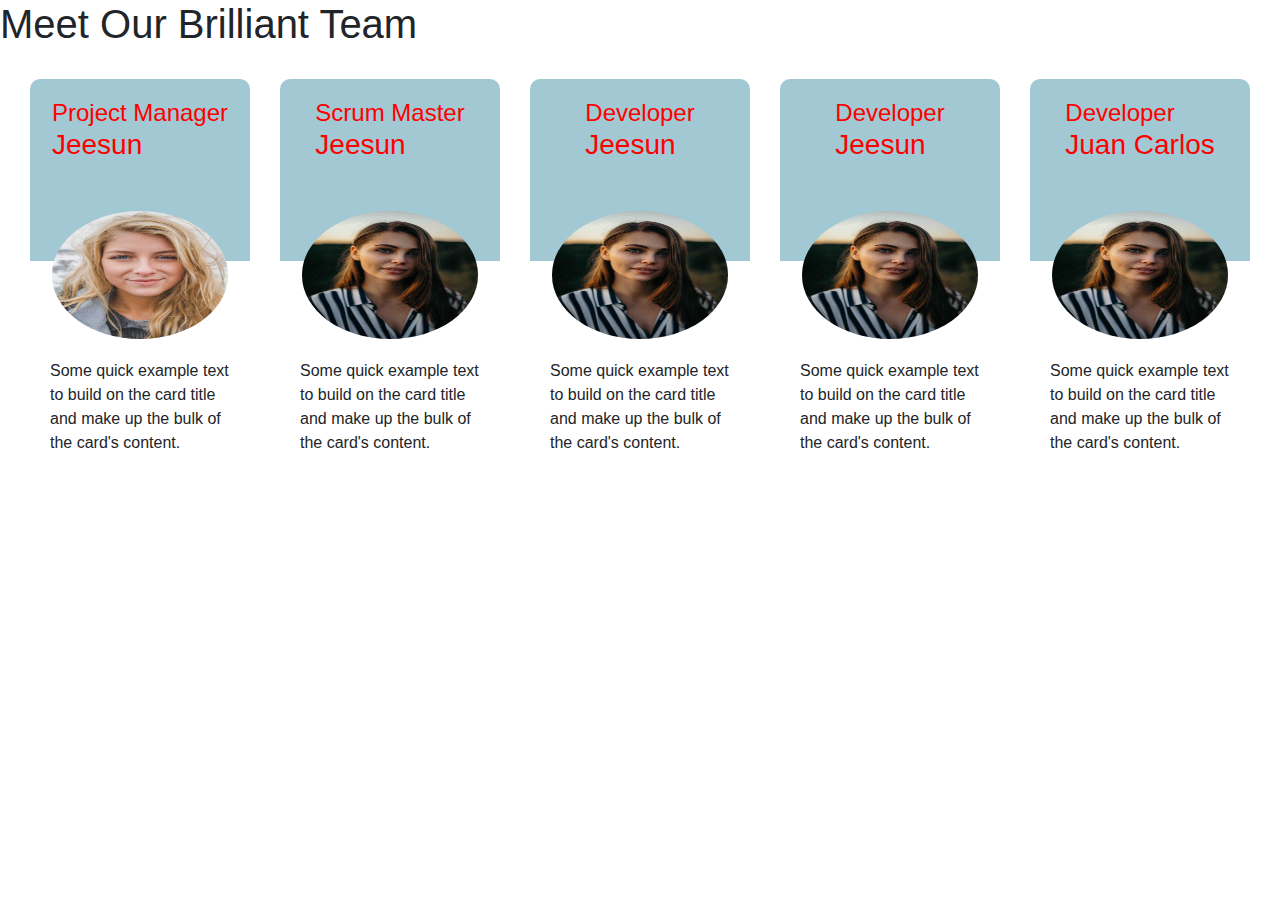
==== about.html @ bc0b5fde "style css" ====
<!DOCTYPE html>
<html lang="en">

<head>
    <meta charset="UTF-8">
    <meta name="viewport" content="width=device-width, initial-scale=1.0">
    <link rel="stylesheet" crossorigin="anonymous" href="https://use.fontawesome.com/releases/v5.6.3/css/all.css"
        integrity="sha384-UHRtZLI+pbxtHCWp1t77Bi1L4ZtiqrqD80Kn4Z8NTSRyMA2Fd33n5dQ8lWUE00s/" />
    <link rel="stylesheet" crossorigin="anonymous"
        href="https://stackpath.bootstrapcdn.com/bootstrap/4.4.1/css/bootstrap.min.css"
        integrity="sha384-Vkoo8x4CGsO3+Hhxv8T/Q5PaXtkKtu6ug5TOeNV6gBiFeWPGFN9MuhOf23Q9Ifjh" />
    <link rel="stylesheet" href="style.css">
    <title>About us</title>
</head>

<body>
    <h1>Meet Our Brilliant Team</h1>
    <p></p>
    <div class="container about-container">
        <div class="card about-card">
            <div class="background-about-card base-color">
                <div class="text-title">
                    <h4 class="about-card-title">Project Manager</h4>
                    <h3 class="about-card-title">Jeesun</h3>
                </div>

                <img class="card-img-top profile-img" src="img/findapartner-3.jpg" alt="Card image cap">

                <div class="card-body">

                    <p class="card-text">Some quick example text to build on the card title and make up the bulk of the
                        card's content.</p>
                    <div class="icons-about">
                        <a href="#"> <i class="fab fa-instagram"></i></a>
                        <a href="#"><i class="fab fa-facebook"></i></a>
                        <a href="#"><i class="fab fa-twitter "></i></a>
                    </div>
                </div>
            </div>
        </div>


        <div class="card about-card">

            <div class="background-about-card base-color">
                <div class="text-title">
                    <h4 class="about-card-title">Scrum Master</h4>
                    <h3 class="about-card-title">Jeesun</h3>
                </div>

                <img class="card-img-top profile-img" src="img/findapartner-1.jpg" alt="Card image cap">

                <div class="card-body">

                    <p class="card-text">Some quick example text to build on the card title and make up the bulk of the
                        card's content.</p>
                    <div class="icons-about">
                        <a href="#"> <i class="fab fa-instagram"></i></a>
                        <a href="#"><i class="fab fa-facebook"></i></a>
                        <a href="#"><i class="fab fa-twitter "></i></a>
                    </div>
                </div>
            </div>
        </div>


        <div class="card about-card">
            <div class="background-about-card base-color">
                <div class="text-title">
                    <h4 class="about-card-title">Developer</h4>
                    <h3 class="about-card-title">Jeesun</h3>
                </div>

                <img class="card-img-top profile-img" src="img/findapartner-1.jpg" alt="Card image cap">

                <div class="card-body">

                    <p class="card-text">Some quick example text to build on the card title and make up the bulk of the
                        card's content.</p>
                    <div class="icons-about">
                        <a href="#"> <i class="fab fa-instagram"></i></a>
                        <a href="#"><i class="fab fa-facebook"></i></a>
                        <a href="#"><i class="fab fa-twitter "></i></a>
                    </div>
                </div>
            </div>
        </div>

        <div class="card about-card">
            <div class="background-about-card base-color">
                <div class="text-title">
                    <h4 class="about-card-title">Developer</h4>
                    <h3 class="about-card-title">Jeesun</h3>
                </div>

                <img class="card-img-top profile-img" src="img/findapartner-1.jpg" alt="Card image cap">

                <div class="card-body">

                    <p class="card-text">Some quick example text to build on the card title and make up the bulk of the
                        card's content.</p>
                    <div class="icons-about">
                        <a href="#"> <i class="fab fa-instagram"></i></a>
                        <a href="#"><i class="fab fa-facebook"></i></a>
                        <a href="#"><i class="fab fa-twitter "></i></a>
                    </div>
                </div>
            </div>

        </div>
        <div class="card about-card">
            <div class="background-about-card base-color">
                <div class="text-title">
                    <h4 class="about-card-title">Developer</h4>
                    <h3 class="about-card-title">Juan Carlos</h3>
                </div>

                <img class="card-img-top profile-img" src="img/findapartner-1.jpg" alt="Card image cap">

                <div class="card-body">

                    <p class="card-text">Some quick example text to build on the card title and make up the bulk of the
                        card's content.</p>
                    <div class="icons-about">
                        <a href="#"> <i class="fab fa-instagram"></i></a>
                        <a href="#"><i class="fab fa-facebook"></i></a>
                        <a href="#"><i class="fab fa-twitter "></i></a>
                    </div>
                </div>
            </div>
        </div>

    </div>
</body>

</html>
---- style.css ----
/* 
find a partner slide */

@media (max-width: 768px) {
  .carousel-inner .carousel-item > div {
    display: none;
  }
  .carousel-inner .carousel-item > div:first-child {
    display: block;
  }
}

.carousel-inner .carousel-item.active,
.carousel-inner .carousel-item-next,
.carousel-inner .carousel-item-prev {
  display: flex;
}

/* display 3 */
@media (min-width: 768px) {
  .carousel-inner .carousel-item-right.active,
  .carousel-inner .carousel-item-next {
    transform: translateX(33.333%);
  }

  .carousel-inner .carousel-item-left.active,
  .carousel-inner .carousel-item-prev {
    transform: translateX(-33.333%);
  }
}

.carousel-inner .carousel-item-right,
.carousel-inner .carousel-item-left {
  transform: translateX(0);
}

.findapartner-align {
  display: flex;
  align-items: center;
  margin: auto;
  width: 100%;
}

.title-main-findapartner{
  font-weight: 400;
  font-size: 50px;
  text-align: center;
  margin-top: 2rem;
  margin-bottom: 4rem;
}

.subtitle-main-findapartner{
  font-weight: 300;
  font-size: 35px;
  text-align: center;
  margin-top: 1rem;
  margin-bottom: 3rem;
  
}

.title-findapartner {
  font-weight: 400;
  font-size: 30px;
  text-align: center;
  margin-top: 2rem;
  background-color: aliceblue;
  border-radius: 10px;
  opacity: 0.55;
}

.title-findapartner:hover {
  background-color: rgb(215, 102, 102);
  opacity: .5;
  border-radius: 10px;
}

.text-findapartner {
  background-color: aliceblue;
  opacity: 0.5;
  border-radius: 10px;
  font-weight: 300;
  font-size: 18px;
  text-align: center;
}

.background-image {
  /* Full height */
  /* height: 100%;  / */
  height: 100vh;
  /* min-height: 500px; / */

  /* / Center and scale the image nicely */
  background-position: center;
  background-repeat: no-repeat;
  background-size: cover;
}

.img-findapartner-bg {
  height: 100vh;
  background-size: cover;
  background-position: center;
  background-repeat: no-repeat;
  background-image: linear-gradient(to bottom, rgba(255, 255, 255, 0.52), rgba(56, 85, 61, 0.413)),
    url("https://images.unsplash.com/photo-1489659429806-4069d3fcde9a?ixlib=rb-1.2.1&ixid=eyJhcHBfaWQiOjEyMDd9&auto=format&fit=crop&w=2239&q=80");
}

.findapartner-section {
  height: 100%;
  width: 100%;
}

.card-findapartner {
  background-color: transparent;
  border: none;
}
/* 
About us Styles */

.about-card{
  border: none;
  min-width: 220px;
  margin:15px;
  max-height: 800px;
}

.text-title {
  margin-top: 20px;
}

.about-card-title {
  color:red;
  margin:0;
  font-weight: 400;
  padding:0;
}

.profile-img {
  border-radius: 50%;
  width:80%;
  height:70%;
  margin-top:50px;
  
}
.base-color{
  background-color: white;
  display: flex;
  flex-direction: column;
  align-items: center;

}

.background-about-card {
  border-top-left-radius: 10px;
  border-top-right-radius: 10px;
  top: 0px;
  left: 0px;
  height: 35%;
  background-color: rgba(38, 127, 154, 0.427);
  
}

.icons-about {
  font-size: 60px;
  text-align: center;
}

.about-container{
  display: flex;
  justify-content: center;
}
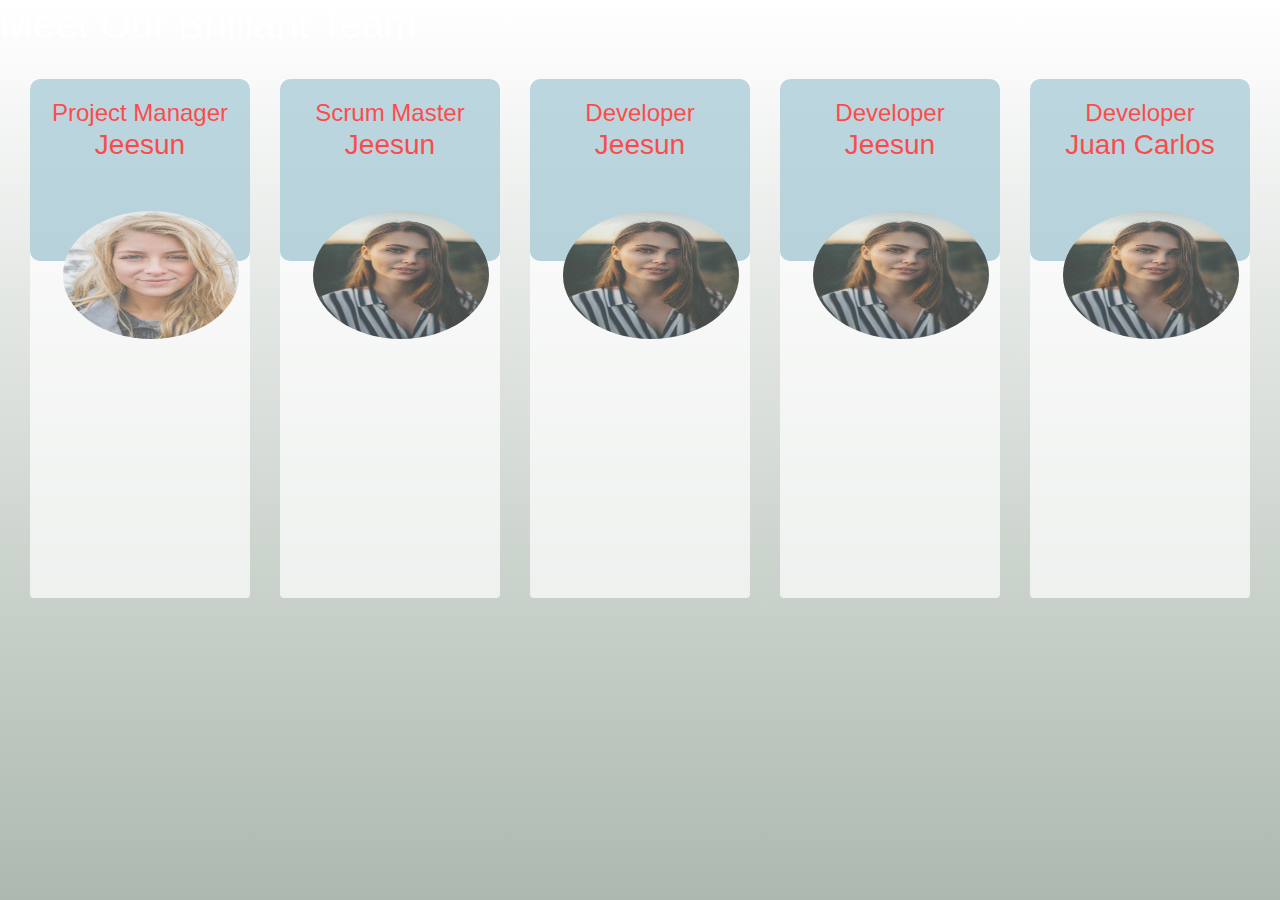
==== commit 3fe64a8e: "slide and color details from slide section" ====
--- a/about.html
+++ b/about.html
@@ -12,125 +12,132 @@
     <link rel="stylesheet" href="style.css">
     <title>About us</title>
 </head>
+<div class="background-about">
 
-<body>
-    <h1>Meet Our Brilliant Team</h1>
-    <p></p>
-    <div class="container about-container">
-        <div class="card about-card">
-            <div class="background-about-card base-color">
-                <div class="text-title">
-                    <h4 class="about-card-title">Project Manager</h4>
-                    <h3 class="about-card-title">Jeesun</h3>
+    <body>
+        <h1>Meet Our Brilliant Team</h1>
+        <p></p>
+        <div class="container about-container">
+            <div class="card about-card">
+                <div class="background-about-card base-color">
+                    <div class="text-title">
+                        <h4 class="about-card-title">Project Manager</h4>
+                        <h3 class="about-card-title">Jeesun</h3>
+                    </div>
+
+                    <img class="card-img-top profile-img" src="img/findapartner-3.jpg" alt="Card image cap">
+
+                    <div class="card-body">
+
+                        <p class="card-text">Some quick example text to build on the card title and make up the bulk of
+                            the
+                            card's content.</p>
+                        <div class="icons-about">
+                            <a href="#"> <i class="fab fa-instagram"></i></a>
+                            <a href="#"><i class="fab fa-facebook"></i></a>
+                            <a href="#"><i class="fab fa-twitter "></i></a>
+                        </div>
+                    </div>
+                </div>
+            </div>
+
+
+            <div class="card about-card">
+
+                <div class="background-about-card base-color">
+                    <div class="text-title">
+                        <h4 class="about-card-title">Scrum Master</h4>
+                        <h3 class="about-card-title">Jeesun</h3>
+                    </div>
+
+                    <img class="card-img-top profile-img" src="img/findapartner-1.jpg" alt="Card image cap">
+
+                    <div class="card-body">
+
+                        <p class="card-text">Some quick example text to build on the card title and make up the bulk of
+                            the
+                            card's content.</p>
+                        <div class="icons-about">
+                            <a href="#"> <i class="fab fa-instagram"></i></a>
+                            <a href="#"><i class="fab fa-facebook"></i></a>
+                            <a href="#"><i class="fab fa-twitter "></i></a>
+                        </div>
+                    </div>
+                </div>
+            </div>
+
+
+            <div class="card about-card">
+                <div class="background-about-card base-color">
+                    <div class="text-title">
+                        <h4 class="about-card-title">Developer</h4>
+                        <h3 class="about-card-title">Jeesun</h3>
+                    </div>
+
+                    <img class="card-img-top profile-img" src="img/findapartner-1.jpg" alt="Card image cap">
+
+                    <div class="card-body">
+
+                        <p class="card-text">Some quick example text to build on the card title and make up the bulk of
+                            the
+                            card's content.</p>
+                        <div class="icons-about">
+                            <a href="#"> <i class="fab fa-instagram"></i></a>
+                            <a href="#"><i class="fab fa-facebook"></i></a>
+                            <a href="#"><i class="fab fa-twitter "></i></a>
+                        </div>
+                    </div>
+                </div>
+            </div>
+
+            <div class="card about-card">
+                <div class="background-about-card base-color">
+                    <div class="text-title">
+                        <h4 class="about-card-title">Developer</h4>
+                        <h3 class="about-card-title">Jeesun</h3>
+                    </div>
+
+                    <img class="card-img-top profile-img" src="img/findapartner-1.jpg" alt="Card image cap">
+
+                    <div class="card-body">
+
+                        <p class="card-text">Some quick example text to build on the card title and make up the bulk of
+                            the
+                            card's content.</p>
+                        <div class="icons-about">
+                            <a href="#"> <i class="fab fa-instagram"></i></a>
+                            <a href="#"><i class="fab fa-facebook"></i></a>
+                            <a href="#"><i class="fab fa-twitter "></i></a>
+                        </div>
+                    </div>
                 </div>
 
-                <img class="card-img-top profile-img" src="img/findapartner-3.jpg" alt="Card image cap">
+            </div>
+            <div class="card about-card">
+                <div class="background-about-card base-color">
+                    <div class="text-title">
+                        <h4 class="about-card-title">Developer</h4>
+                        <h3 class="about-card-title">Juan Carlos</h3>
+                    </div>
 
-                <div class="card-body">
+                    <img class="card-img-top profile-img" src="img/findapartner-1.jpg" alt="Card image cap">
 
-                    <p class="card-text">Some quick example text to build on the card title and make up the bulk of the
-                        card's content.</p>
-                    <div class="icons-about">
-                        <a href="#"> <i class="fab fa-instagram"></i></a>
-                        <a href="#"><i class="fab fa-facebook"></i></a>
-                        <a href="#"><i class="fab fa-twitter "></i></a>
+                    <div class="card-body">
+
+                        <p class="card-text">Some quick example text to build on the card title and make up the bulk of
+                            the
+                            card's content.</p>
+                        <div class="icons-about">
+                            <a href="#"> <i class="fab fa-instagram"></i></a>
+                            <a href="#"><i class="fab fa-facebook"></i></a>
+                            <a href="#"><i class="fab fa-twitter "></i></a>
+                        </div>
                     </div>
                 </div>
             </div>
         </div>
-
-
-        <div class="card about-card">
-
-            <div class="background-about-card base-color">
-                <div class="text-title">
-                    <h4 class="about-card-title">Scrum Master</h4>
-                    <h3 class="about-card-title">Jeesun</h3>
-                </div>
-
-                <img class="card-img-top profile-img" src="img/findapartner-1.jpg" alt="Card image cap">
-
-                <div class="card-body">
-
-                    <p class="card-text">Some quick example text to build on the card title and make up the bulk of the
-                        card's content.</p>
-                    <div class="icons-about">
-                        <a href="#"> <i class="fab fa-instagram"></i></a>
-                        <a href="#"><i class="fab fa-facebook"></i></a>
-                        <a href="#"><i class="fab fa-twitter "></i></a>
-                    </div>
-                </div>
-            </div>
-        </div>
-
-
-        <div class="card about-card">
-            <div class="background-about-card base-color">
-                <div class="text-title">
-                    <h4 class="about-card-title">Developer</h4>
-                    <h3 class="about-card-title">Jeesun</h3>
-                </div>
-
-                <img class="card-img-top profile-img" src="img/findapartner-1.jpg" alt="Card image cap">
-
-                <div class="card-body">
-
-                    <p class="card-text">Some quick example text to build on the card title and make up the bulk of the
-                        card's content.</p>
-                    <div class="icons-about">
-                        <a href="#"> <i class="fab fa-instagram"></i></a>
-                        <a href="#"><i class="fab fa-facebook"></i></a>
-                        <a href="#"><i class="fab fa-twitter "></i></a>
-                    </div>
-                </div>
-            </div>
-        </div>
-
-        <div class="card about-card">
-            <div class="background-about-card base-color">
-                <div class="text-title">
-                    <h4 class="about-card-title">Developer</h4>
-                    <h3 class="about-card-title">Jeesun</h3>
-                </div>
-
-                <img class="card-img-top profile-img" src="img/findapartner-1.jpg" alt="Card image cap">
-
-                <div class="card-body">
-
-                    <p class="card-text">Some quick example text to build on the card title and make up the bulk of the
-                        card's content.</p>
-                    <div class="icons-about">
-                        <a href="#"> <i class="fab fa-instagram"></i></a>
-                        <a href="#"><i class="fab fa-facebook"></i></a>
-                        <a href="#"><i class="fab fa-twitter "></i></a>
-                    </div>
-                </div>
-            </div>
-
-        </div>
-        <div class="card about-card">
-            <div class="background-about-card base-color">
-                <div class="text-title">
-                    <h4 class="about-card-title">Developer</h4>
-                    <h3 class="about-card-title">Juan Carlos</h3>
-                </div>
-
-                <img class="card-img-top profile-img" src="img/findapartner-1.jpg" alt="Card image cap">
-
-                <div class="card-body">
-
-                    <p class="card-text">Some quick example text to build on the card title and make up the bulk of the
-                        card's content.</p>
-                    <div class="icons-about">
-                        <a href="#"> <i class="fab fa-instagram"></i></a>
-                        <a href="#"><i class="fab fa-facebook"></i></a>
-                        <a href="#"><i class="fab fa-twitter "></i></a>
-                    </div>
-                </div>
-            </div>
-        </div>
-
-    </div>
+</div>
+</div>
 </body>
 
 </html>--- a/style.css
+++ b/style.css
@@ -1,120 +1,319 @@
+.section4-box{
+    /* background-image: url(/img/section4-bg.jpg); */
+    padding-top: 50px;
+    padding-bottom: 50px;
+    padding-left: 200px;
+    padding-right: 200px;
+    font-family: Arial, Helvetica, sans-serif;
+    }
+    
+    .section-center{
+    display:flex;
+    justify-content: flex-end;
+    /* align-items: center; */
+    }
+    
+    .subscribe-box{
+    background-color: lightgray;
+    opacity: 60%;
+    width: 400px;
+    padding-top: 10px;
+    padding-bottom: 10px;
+    padding-left: 50px;
+    padding-right: 50px;
+    font-family: Arial, Helvetica, sans-serif;
+    }
+    
+    .btn-primary {
+        border: 0px;
+        color: white;
+        background-color: var(--gray);
+      }
+    
+      .background {
+        /* The image used */
+        background-image: linear-gradient(to bottom, rgba(5, 5, 5, 0.522),rgba(5, 5, 5, 0.522)),url(/img/section4-bg.jpg);
+    
+        /* / Full height / */
+        /* / height: 100%;  / */
+        height: 100vh;
+        /* / min-height: 500px; / */
+    
+        /* / Center and scale the image nicely */ 
+        background-position: center;
+        background-repeat: no-repeat;
+        background-size: cover;
+    }
+    
+    .counters{
+    font-family: Arial, Helvetica, sans-serif;
+    background: lightgray;
+    opacity: 60%;
+    padding: 10px 10px;
+    border-top: 3px gray solid;
+    }
+    
+    .counters .counters-container{
+    display: grid;
+    grid-gap: 10px;
+    grid-template-columns: repeat(4, 1fr);
+    text-align: center;
+    }
+    
+    .counter i{
+    color: gray;
+    margin-bottom: 5px;
+    }
+    
+    .counters .counter{
+      font-size: 25px;
+      margin: 10px 0;
+    }
+    
+    @media(max-width: 700px) {
+    .counters .counters-container{
+      grid-template-columns: repeat(2 1fr);
+    }
+    
+    .counters .counters-container > div:nth-of-type(1),.counters .counters-box > div:nth-of-type(1){
+    border-bottom: 1px darkgray solid;
+    padding-bottom: 20px;
+    }
+    }
+    
+    .section4-counters{
+      /* background-image: url(/img/section4-bg.jpg); */
+      padding-top: 10px;
+      padding-bottom: 10px;
+      padding-left: 100px;
+      padding-right: 100px;
+      font-family: Arial, Helvetica, sans-serif;
+      }
+
 /* 
-find a partner slide */
+------------------------------------find a partner slide ------------------------------- */
 
 @media (max-width: 768px) {
-  .carousel-inner .carousel-item > div {
-    display: none;
-  }
-  .carousel-inner .carousel-item > div:first-child {
-    display: block;
-  }
-}
-
-.carousel-inner .carousel-item.active,
-.carousel-inner .carousel-item-next,
-.carousel-inner .carousel-item-prev {
-  display: flex;
-}
-
-/* display 3 */
-@media (min-width: 768px) {
-  .carousel-inner .carousel-item-right.active,
-  .carousel-inner .carousel-item-next {
-    transform: translateX(33.333%);
-  }
-
-  .carousel-inner .carousel-item-left.active,
+    .carousel-inner .carousel-item > div {
+      display: none;
+    }
+    .carousel-inner .carousel-item > div:first-child {
+      display: block;
+    }
+  }
+  
+  .carousel-inner .carousel-item.active,
+  .carousel-inner .carousel-item-next,
   .carousel-inner .carousel-item-prev {
-    transform: translateX(-33.333%);
-  }
-}
-
-.carousel-inner .carousel-item-right,
-.carousel-inner .carousel-item-left {
-  transform: translateX(0);
-}
-
-.findapartner-align {
-  display: flex;
-  align-items: center;
-  margin: auto;
-  width: 100%;
-}
-
-.title-main-findapartner{
-  font-weight: 400;
-  font-size: 50px;
-  text-align: center;
-  margin-top: 2rem;
-  margin-bottom: 4rem;
-}
-
-.subtitle-main-findapartner{
-  font-weight: 300;
-  font-size: 35px;
+    display: flex;
+  }
+  
+  /* display 3 */
+  @media (min-width: 768px) {
+    .carousel-inner .carousel-item-right.active,
+    .carousel-inner .carousel-item-next {
+      transform: translateX(33.333%);
+    }
+  
+    .carousel-inner .carousel-item-left.active,
+    .carousel-inner .carousel-item-prev {
+      transform: translateX(-33.333%);
+    }
+  }
+  
+  .carousel-inner .carousel-item-right,
+  .carousel-inner .carousel-item-left {
+    transform: translateX(0);
+  }
+  
+  .findapartner-align {
+    display: flex;
+    align-items: center;
+    margin: auto;
+    width: 100%;
+  }
+  
+  .title-main-findapartner{
+    font-weight: 400;
+    font-size: 50px;
+    text-align: center;
+    margin-top: 2rem;
+    margin-bottom: 4rem;
+    color: black;
+  }
+  
+  .subtitle-main-findapartner{
+    font-weight: 300;
+    font-size: 35px;
+    text-align: center;
+    margin-top: 1rem;
+    margin-bottom: 3rem;
+    color: black;
+    
+  }
+  
+  .title-findapartner {
+    font-weight: 400;
+    font-size: 30px;
+    text-align: center;
+    margin-top: 2rem;
+    background-color: aliceblue;
+    border-radius: 10px;
+    opacity: 0.55;
+  }
+  
+  .title-findapartner:hover {
+    background-color: rgb(215, 102, 102);
+    opacity: .5;
+    border-radius: 10px;
+  }
+  
+  .text-findapartner {
+    background-color: aliceblue;
+    opacity: 0.5;
+    border-radius: 10px;
+    font-weight: 300;
+    font-size: 18px;
+    text-align: center;
+  }
+  
+  .background-image {
+    /* Full height */
+    /* height: 100%;  / */
+    height: 100vh;
+    /* min-height: 500px; / */
+  
+    /* / Center and scale the image nicely */
+    background-position: center;
+    background-repeat: no-repeat;
+    background-size: cover;
+  }
+  
+  .img-findapartner-bg {
+    height: 100vh;
+    background-size: cover;
+    background-position: center;
+    background-repeat: no-repeat;
+    background-image: linear-gradient(to bottom, rgba(255, 255, 255, 0.52), rgba(56, 85, 61, 0.413)),
+      url("https://images.unsplash.com/photo-1489659429806-4069d3fcde9a?ixlib=rb-1.2.1&ixid=eyJhcHBfaWQiOjEyMDd9&auto=format&fit=crop&w=2239&q=80");
+  }
+  
+  .findapartner-section {
+    height: 100%;
+    width: 100%;
+  }
+  
+  .card-findapartner {
+    background-color: transparent;
+    border: none;
+  }
+  /* 
+  --------------------------------------About us Styles-------------------------------- */
+
+.background-about {
+  height: 100vh;
+    background-size: cover;
+    background-position: center;
+    background-repeat: no-repeat;
+    background-image: linear-gradient(to bottom, rgba(255, 255, 255, 0.52), rgba(56, 85, 61, 0.413)),
+      url("https://images.unsplash.com/photo-1576513389692-1fc7a2d23f9a?ixlib=rb-1.2.1&ixid=eyJhcHBfaWQiOjEyMDd9&auto=format&fit=crop&w=2255&q=80")
+}
+
+  .about-card{
+    border: none;
+    opacity: .7;
+  }
+  .about-card-title {
   text-align: center;
   margin-top: 1rem;
-  margin-bottom: 3rem;
-  
-}
-
-.title-findapartner {
   font-weight: 400;
-  font-size: 30px;
-  text-align: center;
-  margin-top: 2rem;
-  background-color: aliceblue;
-  border-radius: 10px;
-  opacity: 0.55;
-}
-
-.title-findapartner:hover {
-  background-color: rgb(215, 102, 102);
-  opacity: .5;
-  border-radius: 10px;
-}
-
-.text-findapartner {
-  background-color: aliceblue;
-  opacity: 0.5;
-  border-radius: 10px;
-  font-weight: 300;
-  font-size: 18px;
-  text-align: center;
-}
-
+  }
+  
+  .profile-img {
+    border-radius: 50%;
+    height: 250;
+    width: 150px;
+    margin-top: 1.5rem;
+    margin-left: 10%;
+  }
+  .base-color{
+  
+    display: column;
+  }
+  
+  .background-about-card {
+    border-radius: 10px;
+    top: 0px;
+    left: 0px;
+    height: 260px;
+    background-color: rgba(38, 127, 154, 0.427);
+    z-index: 1;
+  }
+  
+  .icons-about {
+    font-size: 60px;
+    text-align: center;
+  }
+  
+  .about-container{
+    display: flex;
+    justify-content: center;
+    
+  }
+
+
+
+
+/* --------------------------------------- End of About styling ---------------------------------------- */
+
+  body{
+    color: white;
+}
+
+nav a {
+    color: white !important;
+}
 .background-image {
-  /* Full height */
-  /* height: 100%;  / */
-  height: 100vh;
-  /* min-height: 500px; / */
-
-  /* / Center and scale the image nicely */
-  background-position: center;
-  background-repeat: no-repeat;
-  background-size: cover;
-}
-
-.img-findapartner-bg {
-  height: 100vh;
-  background-size: cover;
-  background-position: center;
-  background-repeat: no-repeat;
-  background-image: linear-gradient(to bottom, rgba(255, 255, 255, 0.52), rgba(56, 85, 61, 0.413)),
-    url("https://images.unsplash.com/photo-1489659429806-4069d3fcde9a?ixlib=rb-1.2.1&ixid=eyJhcHBfaWQiOjEyMDd9&auto=format&fit=crop&w=2239&q=80");
-}
-
-.findapartner-section {
-  height: 100%;
-  width: 100%;
-}
-
-.card-findapartner {
-  background-color: transparent;
-  border: none;
-}
-/* 
-About us Styles */
+    /* The image used */
+    background-image: linear-gradient(to bottom, rgba(245, 246, 252, 0.52), rgba(117, 19, 93, 0.73)), url("img/background-image.jpg");
+  
+    /* Full height */
+    /* height: 100%;  */
+    height: 100vh;
+    /* min-height: 500px; */
+  
+    /* Center and scale the image nicely */
+    background-position: center;
+    background-repeat: no-repeat;
+    background-size: cover;
+}
+
+
+#first .container { 
+    /* border: 1px solid red; */
+    display: flex;
+    justify-content: center;
+    align-items: center;
+    flex-direction: column;
+}
+
+#second { 
+    /* margin-top: -30px; */
+    /* border: 1px solid red; */
+    display: flex;
+    justify-content: center;
+    align-items: center;
+    flex-direction: column;
+    text-align: center;
+}
+
+.middle{
+    /* border: 1px solid red; */
+    display:flex;
+    justify-content: center;
+    align-items: center;
+    flex-direction: column;
+}
 
 .about-card{
   border: none;
@@ -156,15 +355,95 @@
   left: 0px;
   height: 35%;
   background-color: rgba(38, 127, 154, 0.427);
-  
-}
-
-.icons-about {
-  font-size: 60px;
-  text-align: center;
+}
+
+.bg-dark {
+    background-color: transparent !important;
+    transition: 250ms ease;
+}
+.bg-dark.scrolled {
+    background-color: rgba(36, 8, 8, 0.2) !important;
+    transition: 750ms ease;
+}
+/* .btn-background{
+    border-radius: 30px;
+} */
+.btn-background:hover {
+    background: linear-gradient(90deg, #03a9f4, #f441a5,#ffeb3b,#03a9f4);
+    background-size: 400%;
+    animation: animate 16s linear infinite;
+}
+@keyframes animate {
+    0% 
+    {
+        background-position: 0%;
+    }
+    100% 
+    {
+        background-position: 400%;
+    }
+}
+
+/* #second {
+    position: relative;
+    background-color: black;
+    height: 100vh;
+    min-height: 25rem;
+    width: 100%;
+    overflow: hidden;
+  } */
+  
+/* #second video {
+    position: absolute;
+    top: 50%;
+    left: 50%;
+    min-width: 100%;
+    min-height: 100%;
+    width: auto;
+    height: auto;
+    z-index: 0;
+    -ms-transform: translateX(-50%) translateY(-50%);
+    -moz-transform: translateX(-50%) translateY(-50%);
+    -webkit-transform: translateX(-50%) translateY(-50%);
+    transform: translateX(-50%) translateY(-50%);
+}
+  
+#second .container {
+    position: relative;
+    z-index: 2;
+}
+  
+#second .overlay {
+    position: absolute;
+    top: 0;
+    left: 0;
+    height: 100%;
+    width: 100%;
+    background-color: rgba(0, 0, 0, 0.2);
+    opacity: 0.5;
+    z-index: 1;
 }
 
 .about-container{
   display: flex;
   justify-content: center;
-}+}
+  
+@media (pointer: coarse) and (hover: none) {
+#second {
+    background: url('https://source.unsplash.com/XT5OInaElMw/1600x900') black no-repeat center center scroll;
+}
+#second video {
+    display: none;
+}
+} */
+/* 
+.carousel-item {
+    height: 100vh;
+    min-height: 350px;
+    background: no-repeat center center scroll;
+    -webkit-background-size: cover;
+    -moz-background-size: cover;
+    -o-background-size: cover;
+    background-size: cover;
+} */
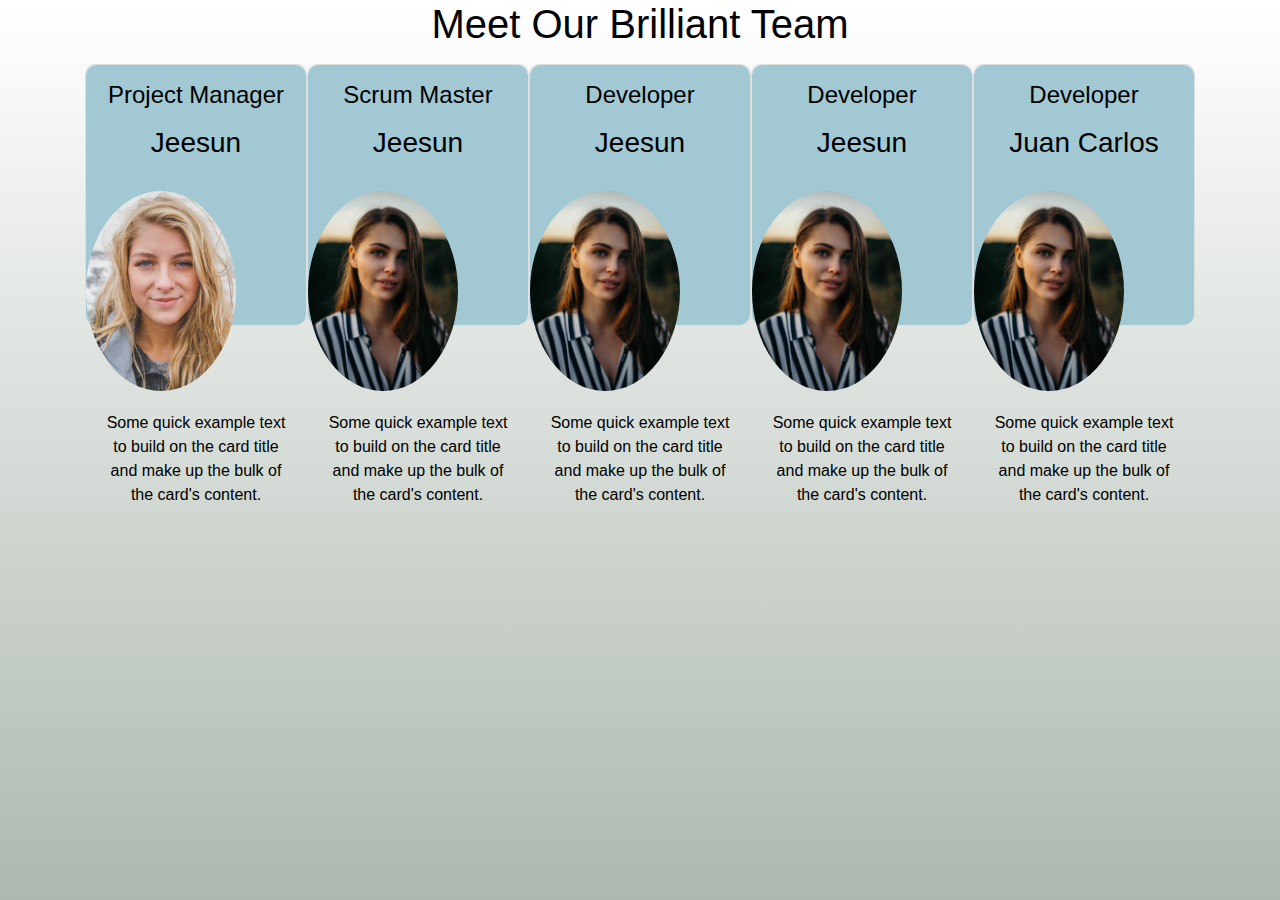
==== commit c45bce54: "About us page still pending" ====
--- a/about.html
+++ b/about.html
@@ -9,7 +9,7 @@
     <link rel="stylesheet" crossorigin="anonymous"
         href="https://stackpath.bootstrapcdn.com/bootstrap/4.4.1/css/bootstrap.min.css"
         integrity="sha384-Vkoo8x4CGsO3+Hhxv8T/Q5PaXtkKtu6ug5TOeNV6gBiFeWPGFN9MuhOf23Q9Ifjh" />
-    <link rel="stylesheet" href="style.css">
+    <link rel="stylesheet" href="css/aboutus.css">
     <title>About us</title>
 </head>
 <div class="background-about">
@@ -29,7 +29,7 @@
 
                     <div class="card-body">
 
-                        <p class="card-text">Some quick example text to build on the card title and make up the bulk of
+                        <p class="card-text text-title">Some quick example text to build on the card title and make up the bulk of
                             the
                             card's content.</p>
                         <div class="icons-about">
@@ -54,7 +54,7 @@
 
                     <div class="card-body">
 
-                        <p class="card-text">Some quick example text to build on the card title and make up the bulk of
+                        <p class="card-text text-title">Some quick example text to build on the card title and make up the bulk of
                             the
                             card's content.</p>
                         <div class="icons-about">
@@ -78,7 +78,7 @@
 
                     <div class="card-body">
 
-                        <p class="card-text">Some quick example text to build on the card title and make up the bulk of
+                        <p class="card-text text-title">Some quick example text to build on the card title and make up the bulk of
                             the
                             card's content.</p>
                         <div class="icons-about">
@@ -101,7 +101,7 @@
 
                     <div class="card-body">
 
-                        <p class="card-text">Some quick example text to build on the card title and make up the bulk of
+                        <p class="card-text text-title">Some quick example text to build on the card title and make up the bulk of
                             the
                             card's content.</p>
                         <div class="icons-about">
@@ -124,7 +124,7 @@
 
                     <div class="card-body">
 
-                        <p class="card-text">Some quick example text to build on the card title and make up the bulk of
+                        <p class="card-text text-title">Some quick example text to build on the card title and make up the bulk of
                             the
                             card's content.</p>
                         <div class="icons-about">
--- a/css/aboutus.css
+++ b/css/aboutus.css
@@ -0,0 +1,99 @@
+/* 
+  --------------------------------------About us Styles-------------------------------- */
+
+h1 {
+    color: black;
+    text-align: center;
+}
+
+  .background-about {
+    height: 100vh;
+    background-size: cover;
+    background-position: center;
+    background-repeat: no-repeat;
+    background-image: linear-gradient(to bottom, rgba(255, 255, 255, 0.52), rgba(56, 85, 61, 0.413)),
+      url("https://images.unsplash.com/photo-1576513389692-1fc7a2d23f9a?ixlib=rb-1.2.1&ixid=eyJhcHBfaWQiOjEyMDd9&auto=format&fit=crop&w=2255&q=80");
+  }
+  
+  .about-card {
+    border-radius: 10px;
+    background-color: none;
+    border-color: none;
+  }
+  .about-card-title {
+    text-align: center;
+    margin-top: 1rem;
+    font-weight: 400;
+  }
+  
+  .text-title > h3 {
+    color: black;
+  }
+  .text-title > h4 {
+    
+    color: black;
+  }
+  .card-text {
+    color: black;
+    text-align: center;
+  }
+  
+  .profile-img {
+    border-radius: 50%;
+    height: 250;
+    width: 150px;
+    margin-top: 1.5rem;
+  }
+
+  .base-color {
+    display: column;
+    align-content: center;
+  }
+  
+  .background-about-card {
+    border-radius: 10px;
+    top: 0px;
+    left: 0px;
+    height: 260px;
+    background-color: rgba(38, 127, 154, 0.427);
+    z-index: 1;
+  }
+  
+  .icons-about {
+    font-size: 30px;
+    text-align: center;
+    color: black;
+  }
+  
+  .about-container {
+    display: flex;
+    justify-content: center;
+    align-items: center;
+    justify-content: center;
+  }
+  
+  /* @media (max-width: 600px) {
+    .about-container {
+      display: flex;
+    
+      flex-direction: column;
+      justify-content: space-evenly;
+      
+    }
+
+    .card-body {
+        margin-top: 30px;
+    }
+    .about-card {
+        margin: 70px;
+    }
+
+    .about-card-title {
+        text-align: right;
+
+    }
+
+    .icons-about {
+    display: none;
+    }
+} */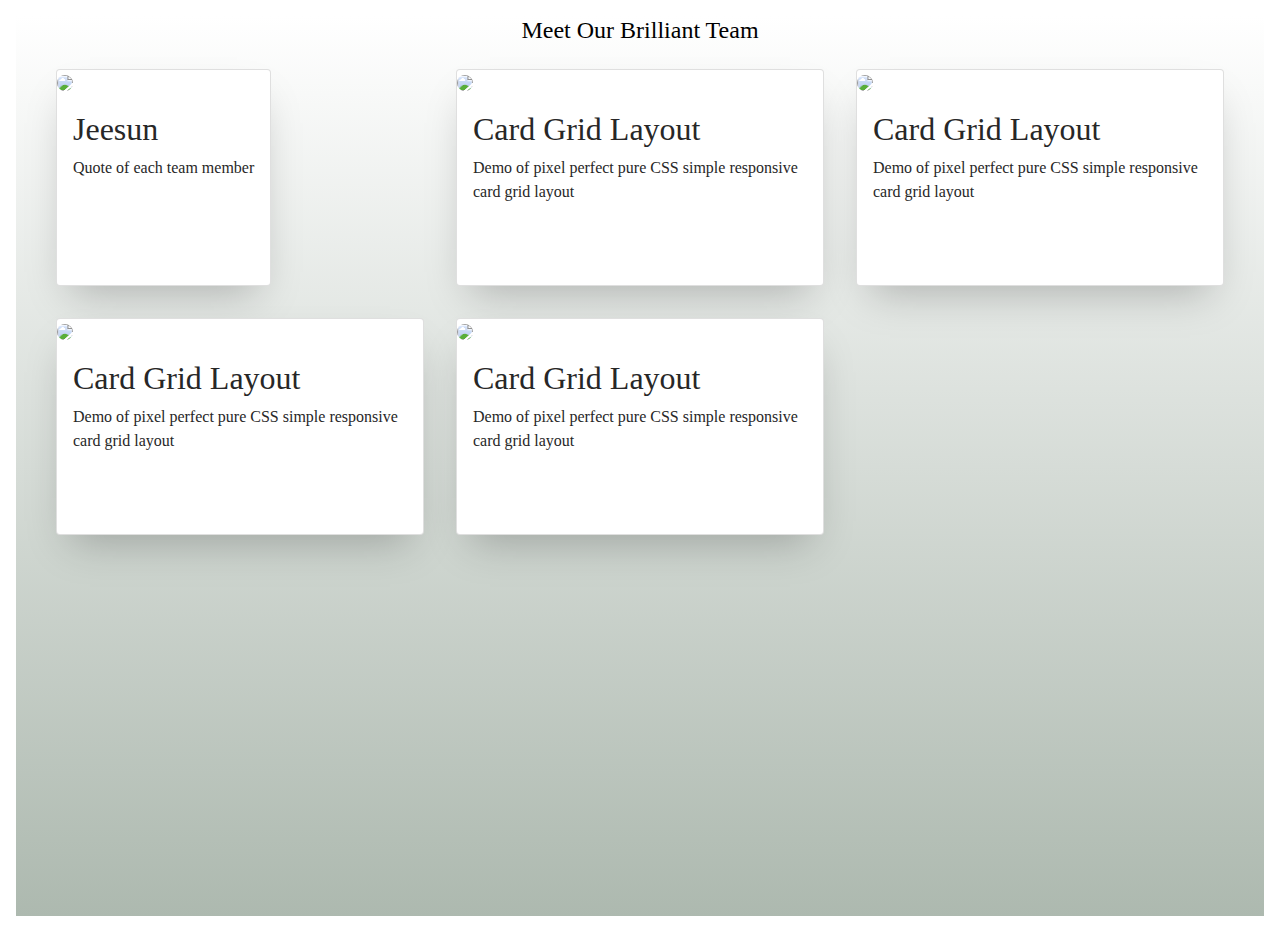
==== commit 5f528bb2: "about us new styles" ====
--- a/about.html
+++ b/about.html
@@ -15,118 +15,61 @@
 <div class="background-about">
 
     <body>
-        <h1>Meet Our Brilliant Team</h1>
-        <p></p>
-        <div class="container about-container">
-            <div class="card about-card">
-                <div class="background-about-card base-color">
-                    <div class="text-title">
-                        <h4 class="about-card-title">Project Manager</h4>
-                        <h3 class="about-card-title">Jeesun</h3>
-                    </div>
-
-                    <img class="card-img-top profile-img" src="img/findapartner-3.jpg" alt="Card image cap">
-
-                    <div class="card-body">
-
-                        <p class="card-text text-title">Some quick example text to build on the card title and make up the bulk of
-                            the
-                            card's content.</p>
-                        <div class="icons-about">
-                            <a href="#"> <i class="fab fa-instagram"></i></a>
-                            <a href="#"><i class="fab fa-facebook"></i></a>
-                            <a href="#"><i class="fab fa-twitter "></i></a>
-                        </div>
-                    </div>
+        <div class="main">
+            <h1>Meet Our Brilliant Team</h1>
+            <ul class="cards">
+              <li class="cards_item">
+                <div class="card">
+                  <div class="card_image"><img src="https://picsum.photos/500/300/?image=10"></div>
+                  <div class="card_content">
+                    <h2 class="card_title">Jeesun</h2>
+                    <p class="card_text">Quote of each team member</p>
+                  </div>
                 </div>
-            </div>
-
-
-            <div class="card about-card">
-
-                <div class="background-about-card base-color">
-                    <div class="text-title">
-                        <h4 class="about-card-title">Scrum Master</h4>
-                        <h3 class="about-card-title">Jeesun</h3>
-                    </div>
-
-                    <img class="card-img-top profile-img" src="img/findapartner-1.jpg" alt="Card image cap">
-
-                    <div class="card-body">
-
-                        <p class="card-text text-title">Some quick example text to build on the card title and make up the bulk of
-                            the
-                            card's content.</p>
-                        <div class="icons-about">
-                            <a href="#"> <i class="fab fa-instagram"></i></a>
-                            <a href="#"><i class="fab fa-facebook"></i></a>
-                            <a href="#"><i class="fab fa-twitter "></i></a>
-                        </div>
-                    </div>
+              </li>
+              <li class="cards_item">
+                <div class="card">
+                  <div class="card_image"><img src="https://picsum.photos/500/300/?image=5"></div>
+                  <div class="card_content">
+                    <h2 class="card_title">Card Grid Layout</h2>
+                    <p class="card_text">Demo of pixel perfect pure CSS simple responsive card grid layout</p>
+                    <button class="btn card_btn">Read More</button>
+                  </div>
                 </div>
-            </div>
-
-
-            <div class="card about-card">
-                <div class="background-about-card base-color">
-                    <div class="text-title">
-                        <h4 class="about-card-title">Developer</h4>
-                        <h3 class="about-card-title">Jeesun</h3>
-                    </div>
-
-                    <img class="card-img-top profile-img" src="img/findapartner-1.jpg" alt="Card image cap">
-
-                    <div class="card-body">
-
-                        <p class="card-text text-title">Some quick example text to build on the card title and make up the bulk of
-                            the
-                            card's content.</p>
-                        <div class="icons-about">
-                            <a href="#"> <i class="fab fa-instagram"></i></a>
-                            <a href="#"><i class="fab fa-facebook"></i></a>
-                            <a href="#"><i class="fab fa-twitter "></i></a>
-                        </div>
-                    </div>
+              </li>
+              <li class="cards_item">
+                <div class="card">
+                  <div class="card_image"><img src="https://picsum.photos/500/300/?image=11"></div>
+                  <div class="card_content">
+                    <h2 class="card_title">Card Grid Layout</h2>
+                    <p class="card_text">Demo of pixel perfect pure CSS simple responsive card grid layout</p>
+                    <button class="btn card_btn">Read More</button>
+                  </div>
                 </div>
-            </div>
-
-            <div class="card about-card">
-                <div class="background-about-card base-color">
-                    <div class="text-title">
-                        <h4 class="about-card-title">Developer</h4>
-                        <h3 class="about-card-title">Jeesun</h3>
-                    </div>
-
-                    <img class="card-img-top profile-img" src="img/findapartner-1.jpg" alt="Card image cap">
-
-                    <div class="card-body">
-
-                        <p class="card-text text-title">Some quick example text to build on the card title and make up the bulk of
-                            the
-                            card's content.</p>
-                        <div class="icons-about">
-                            <a href="#"> <i class="fab fa-instagram"></i></a>
-                            <a href="#"><i class="fab fa-facebook"></i></a>
-                            <a href="#"><i class="fab fa-twitter "></i></a>
-                        </div>
-                    </div>
+              </li>
+              <li class="cards_item">
+                <div class="card">
+                  <div class="card_image"><img src="https://picsum.photos/500/300/?image=14"></div>
+                  <div class="card_content">
+                    <h2 class="card_title">Card Grid Layout</h2>
+                    <p class="card_text">Demo of pixel perfect pure CSS simple responsive card grid layout</p>
+                    <button class="btn card_btn">Read More</button>
+                  </div>
                 </div>
-
-            </div>
-            <div class="card about-card">
-                <div class="background-about-card base-color">
-                    <div class="text-title">
-                        <h4 class="about-card-title">Developer</h4>
-                        <h3 class="about-card-title">Juan Carlos</h3>
-                    </div>
-
-                    <img class="card-img-top profile-img" src="img/findapartner-1.jpg" alt="Card image cap">
-
-                    <div class="card-body">
-
-                        <p class="card-text text-title">Some quick example text to build on the card title and make up the bulk of
-                            the
-                            card's content.</p>
+              </li>
+              <li class="cards_item">
+                <div class="card">
+                  <div class="card_image"><img src="https://picsum.photos/500/300/?image=17"></div>
+                  <div class="card_content">
+                    <h2 class="card_title">Card Grid Layout</h2>
+                    <p class="card_text">Demo of pixel perfect pure CSS simple responsive card grid layout</p>
+                    <button class="btn card_btn">Read More</button>
+                  </div>
+                </div>
+              </li>
+        
+            </ul>
+          </div>
                         <div class="icons-about">
                             <a href="#"> <i class="fab fa-instagram"></i></a>
                             <a href="#"><i class="fab fa-facebook"></i></a>
--- a/css/aboutus.css
+++ b/css/aboutus.css
@@ -6,6 +6,10 @@
     text-align: center;
 }
 
+body {
+  width: 100%;
+  height: 100%;
+}
   .background-about {
     height: 100vh;
     background-size: cover;
@@ -13,87 +17,123 @@
     background-repeat: no-repeat;
     background-image: linear-gradient(to bottom, rgba(255, 255, 255, 0.52), rgba(56, 85, 61, 0.413)),
       url("https://images.unsplash.com/photo-1576513389692-1fc7a2d23f9a?ixlib=rb-1.2.1&ixid=eyJhcHBfaWQiOjEyMDd9&auto=format&fit=crop&w=2255&q=80");
+    margin: 0;
   }
   
-  .about-card {
-    border-radius: 10px;
-    background-color: none;
-    border-color: none;
+  /* Font */
+@import url('https://fonts.googleapis.com/css?family=Quicksand:400,700');
+
+/* Design */
+*,
+*::before,
+*::after {
+  box-sizing: border-box;
+}
+
+html {
+  background-color: #ecf9ff;
+}
+
+body {
+  color: #272727;
+  font-family: 'Quicksand', serif;
+  font-style: normal;
+  font-weight: 400;
+  letter-spacing: 0;
+  padding: 1rem;
+}
+
+.main{
+  max-width: 1200px;
+  margin: 0 auto;
+}
+
+h1 {
+    font-size: 24px;
+    font-weight: 400;
+    text-align: center;
+}
+
+img {
+  height: auto;
+  max-width: 100%;
+  vertical-align: middle;
+  border-radius: 50%;
+
+}
+
+.btn {
+  color: #ffffff;
+  padding: 0.8rem;
+  font-size: 14px;
+  text-transform: uppercase;
+  border-radius: 4px;
+  font-weight: 400;
+  display: block;
+  width: 100%;
+  cursor: pointer;
+  border: 1px solid rgba(255, 255, 255, 0.2);
+  background: transparent;
+}
+
+.btn:hover {
+  background-color: rgba(255, 255, 255, 0.12);
+}
+
+.cards {
+  display: flex;
+  flex-wrap: wrap;
+  list-style: none;
+  margin: 0;
+  padding: 0;
+}
+
+.cards_item {
+  display: flex;
+  padding: 1rem;
+}
+
+@media (min-width: 40rem) {
+  .cards_item {
+    width: 50%;
   }
-  .about-card-title {
-    text-align: center;
-    margin-top: 1rem;
-    font-weight: 400;
+}
+
+@media (min-width: 56rem) {
+  .cards_item {
+    width: 33.3333%;
   }
-  
-  .text-title > h3 {
-    color: black;
-  }
-  .text-title > h4 {
-    
-    color: black;
-  }
-  .card-text {
-    color: black;
-    text-align: center;
-  }
-  
-  .profile-img {
-    border-radius: 50%;
-    height: 250;
-    width: 150px;
-    margin-top: 1.5rem;
-  }
+}
 
-  .base-color {
-    display: column;
-    align-content: center;
-  }
-  
-  .background-about-card {
-    border-radius: 10px;
-    top: 0px;
-    left: 0px;
-    height: 260px;
-    background-color: rgba(38, 127, 154, 0.427);
-    z-index: 1;
-  }
-  
-  .icons-about {
-    font-size: 30px;
-    text-align: center;
-    color: black;
-  }
-  
-  .about-container {
-    display: flex;
-    justify-content: center;
-    align-items: center;
-    justify-content: center;
-  }
-  
-  /* @media (max-width: 600px) {
-    .about-container {
-      display: flex;
-    
-      flex-direction: column;
-      justify-content: space-evenly;
-      
-    }
+.card {
+  background-color: white;
+  border-radius: 0.25rem;
+  box-shadow: 0 20px 40px -14px rgba(0, 0, 0, 0.25);
+  display: flex;
+  flex-direction: column;
+  overflow: hidden;
+}
 
-    .card-body {
-        margin-top: 30px;
-    }
-    .about-card {
-        margin: 70px;
-    }
+.card_content {
+  padding: 1rem;
+  background: linear-gradient(to bottom left, rgb(215, 102, 102 40%, #FFC39E 100%);
 
-    .about-card-title {
-        text-align: right;
+  background-color: rgb(215, 102, 102);
+}
 
-    }
+.card_title {
+  color: #ffffff;
+  font-size: 1.1rem;
+  font-weight: 700;
+  letter-spacing: 1px;
+  text-transform: capitalize;
+  margin: 0px;
+}
 
-    .icons-about {
-    display: none;
-    }
-} */+.card_text {
+  color: #ffffff;
+  font-size: 0.875rem;
+  line-height: 1.5;
+  margin-bottom: 1.25rem;    
+  font-weight: 400;
+}
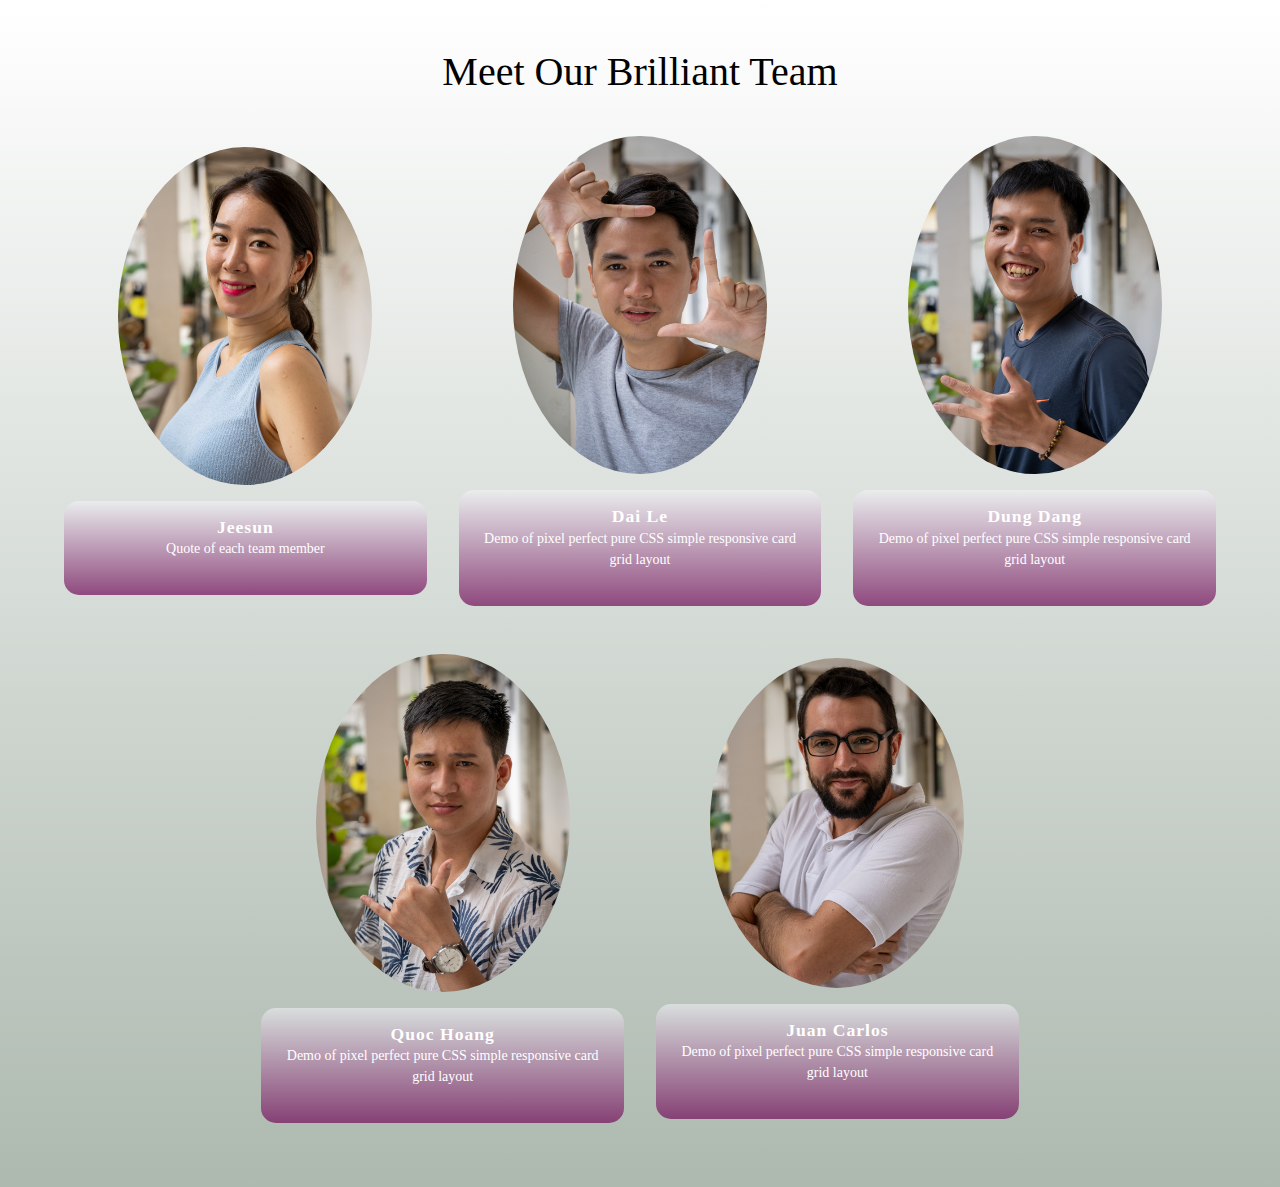
==== commit 32b73248: "Almost done with the about us page, just need the quotes of each member" ====
--- a/about.html
+++ b/about.html
@@ -12,75 +12,87 @@
     <link rel="stylesheet" href="css/aboutus.css">
     <title>About us</title>
 </head>
-<div class="background-about">
 
-    <body>
+<body>
+    <div class="background-about">
         <div class="main">
             <h1>Meet Our Brilliant Team</h1>
             <ul class="cards">
-              <li class="cards_item">
-                <div class="card">
-                  <div class="card_image"><img src="https://picsum.photos/500/300/?image=10"></div>
-                  <div class="card_content">
-                    <h2 class="card_title">Jeesun</h2>
-                    <p class="card_text">Quote of each team member</p>
-                  </div>
-                </div>
-              </li>
-              <li class="cards_item">
-                <div class="card">
-                  <div class="card_image"><img src="https://picsum.photos/500/300/?image=5"></div>
-                  <div class="card_content">
-                    <h2 class="card_title">Card Grid Layout</h2>
-                    <p class="card_text">Demo of pixel perfect pure CSS simple responsive card grid layout</p>
-                    <button class="btn card_btn">Read More</button>
-                  </div>
-                </div>
-              </li>
-              <li class="cards_item">
-                <div class="card">
-                  <div class="card_image"><img src="https://picsum.photos/500/300/?image=11"></div>
-                  <div class="card_content">
-                    <h2 class="card_title">Card Grid Layout</h2>
-                    <p class="card_text">Demo of pixel perfect pure CSS simple responsive card grid layout</p>
-                    <button class="btn card_btn">Read More</button>
-                  </div>
-                </div>
-              </li>
-              <li class="cards_item">
-                <div class="card">
-                  <div class="card_image"><img src="https://picsum.photos/500/300/?image=14"></div>
-                  <div class="card_content">
-                    <h2 class="card_title">Card Grid Layout</h2>
-                    <p class="card_text">Demo of pixel perfect pure CSS simple responsive card grid layout</p>
-                    <button class="btn card_btn">Read More</button>
-                  </div>
-                </div>
-              </li>
-              <li class="cards_item">
-                <div class="card">
-                  <div class="card_image"><img src="https://picsum.photos/500/300/?image=17"></div>
-                  <div class="card_content">
-                    <h2 class="card_title">Card Grid Layout</h2>
-                    <p class="card_text">Demo of pixel perfect pure CSS simple responsive card grid layout</p>
-                    <button class="btn card_btn">Read More</button>
-                  </div>
-                </div>
-              </li>
-        
-            </ul>
-          </div>
-                        <div class="icons-about">
-                            <a href="#"> <i class="fab fa-instagram"></i></a>
-                            <a href="#"><i class="fab fa-facebook"></i></a>
-                            <a href="#"><i class="fab fa-twitter "></i></a>
+                <li class="cards_item">
+                    <div class="card">
+                        <div class="card_image"><img src="img/jessun.jpg"></div>
+                        <div class="card_content">
+                            <h2 class="card_title">Jeesun</h2>
+                            <p class="card_text">Quote of each team member</p>
+                            <div class="icons-about">
+                                <a href="#"> <i class="fab fa-instagram"></i></a>
+                                <a href="#"><i class="fab fa-facebook"></i></a>
+                                <a href="#"><i class="fab fa-twitter "></i></a>
+                            </div>
                         </div>
                     </div>
-                </div>
-            </div>
+                </li>
+                <li class="cards_item">
+                    <div class="card">
+                        <div class="card_image"><img src="img/Dai-Le.jpg"></div>
+                        <div class="card_content">
+                            <h2 class="card_title">Dai Le</h2>
+                            <p class="card_text">Demo of pixel perfect pure CSS simple responsive card grid layout</p>
+                            <div class="icons-about">
+                                <a href="#"> <i class="fab fa-instagram"></i></a>
+                                <a href="#"><i class="fab fa-facebook"></i></a>
+                                <a href="#"><i class="fab fa-twitter "></i></a>
+                            </div>
+                        </div>
+                    </div>
+                </li>
+                <li class="cards_item">
+                    <div class="card">
+                        <div class="card_image"><img src="img/Dung-dang.jpg"></div>
+                        <div class="card_content">
+                            <h2 class="card_title">Dung Dang</h2>
+                            <p class="card_text">Demo of pixel perfect pure CSS simple responsive card grid layout</p>
+                            <div class="icons-about">
+                                <a href="#"> <i class="fab fa-instagram"></i></a>
+                                <a href="#"><i class="fab fa-facebook"></i></a>
+                                <a href="#"><i class="fab fa-twitter "></i></a>
+                            </div>
+                        </div>
+                    </div>
+                </li>
+                <li class="cards_item">
+                    <div class="card">
+                        <div class="card_image"><img src="img/Quoc-hoang.jpg"></div>
+                        <div class="card_content">
+                            <h2 class="card_title">Quoc Hoang</h2>
+                            <p class="card_text">Demo of pixel perfect pure CSS simple responsive card grid layout</p>
+                            <div class="icons-about">
+                                <a href="#"> <i class="fab fa-instagram"></i></a>
+                                <a href="#"><i class="fab fa-facebook"></i></a>
+                                <a href="#"><i class="fab fa-twitter "></i></a>
+                            </div>
+                        </div>
+                    </div>
+                </li>
+                <li class="cards_item">
+                    <div class="card">
+                        <div class="card_image"><img src="img/juanca.jpg"></div>
+                        <div class="card_content">
+                            <h2 class="card_title">Juan Carlos</h2>
+                            <p class="card_text">Demo of pixel perfect pure CSS simple responsive card grid layout</p>
+                            <div class="icons-about">
+                                <a href="#"> <i class="fab fa-instagram"></i></a>
+                                <a href="#"><i class="fab fa-facebook"></i></a>
+                                <a href="#"><i class="fab fa-twitter "></i></a>
+                            </div>
+                        </div>
+                    </div>
+                </li>
+
+            </ul>
         </div>
-</div>
-</div>
+    </div>
+
 </body>
 
 </html>--- a/css/aboutus.css
+++ b/css/aboutus.css
@@ -7,8 +7,7 @@
 }
 
 body {
-  width: 100%;
-  height: 100%;
+  padding: 0;
 }
   .background-about {
     height: 100vh;
@@ -18,6 +17,8 @@
     background-image: linear-gradient(to bottom, rgba(255, 255, 255, 0.52), rgba(56, 85, 61, 0.413)),
       url("https://images.unsplash.com/photo-1576513389692-1fc7a2d23f9a?ixlib=rb-1.2.1&ixid=eyJhcHBfaWQiOjEyMDd9&auto=format&fit=crop&w=2255&q=80");
     margin: 0;
+    width: 100%;
+    height: 100%;
   }
   
   /* Font */
@@ -40,7 +41,6 @@
   font-style: normal;
   font-weight: 400;
   letter-spacing: 0;
-  padding: 1rem;
 }
 
 .main{
@@ -49,9 +49,14 @@
 }
 
 h1 {
-    font-size: 24px;
-    font-weight: 400;
+    font-size: 40px;
+    font-weight: 500;
     text-align: center;
+}
+.background-about {
+  display: flex;
+  justify-content: center;
+  align-items: center;
 }
 
 img {
@@ -59,38 +64,29 @@
   max-width: 100%;
   vertical-align: middle;
   border-radius: 50%;
-
 }
-
-.btn {
-  color: #ffffff;
-  padding: 0.8rem;
-  font-size: 14px;
-  text-transform: uppercase;
-  border-radius: 4px;
-  font-weight: 400;
-  display: block;
-  width: 100%;
-  cursor: pointer;
-  border: 1px solid rgba(255, 255, 255, 0.2);
-  background: transparent;
+.main {
+  margin: 3rem;
 }
-
-.btn:hover {
-  background-color: rgba(255, 255, 255, 0.12);
-}
-
 .cards {
   display: flex;
   flex-wrap: wrap;
   list-style: none;
   margin: 0;
   padding: 0;
+  justify-content: center;
+  align-items: center;
 }
 
+.card_image {
+  margin: auto;
+  width: 70%;
+  padding-top: 1rem;
+}
 .cards_item {
   display: flex;
   padding: 1rem;
+  background-color: none;
 }
 
 @media (min-width: 40rem) {
@@ -106,19 +102,23 @@
 }
 
 .card {
-  background-color: white;
+  background-color: transparent;
+  border: none;
   border-radius: 0.25rem;
-  box-shadow: 0 20px 40px -14px rgba(0, 0, 0, 0.25);
   display: flex;
   flex-direction: column;
   overflow: hidden;
+
 }
 
 .card_content {
+  margin-top: 1rem;
+  padding-top: 1rem;
+  text-align: center;
   padding: 1rem;
-  background: linear-gradient(to bottom left, rgb(215, 102, 102 40%, #FFC39E 100%);
-
-  background-color: rgb(215, 102, 102);
+  background: linear-gradient(to bottom, rgba(245, 246, 252, 0.52), rgba(117, 19, 93, 0.73));
+  /* background-color: rgb(215, 102, 102); */
+  border-radius: 15px;
 }
 
 .card_title {
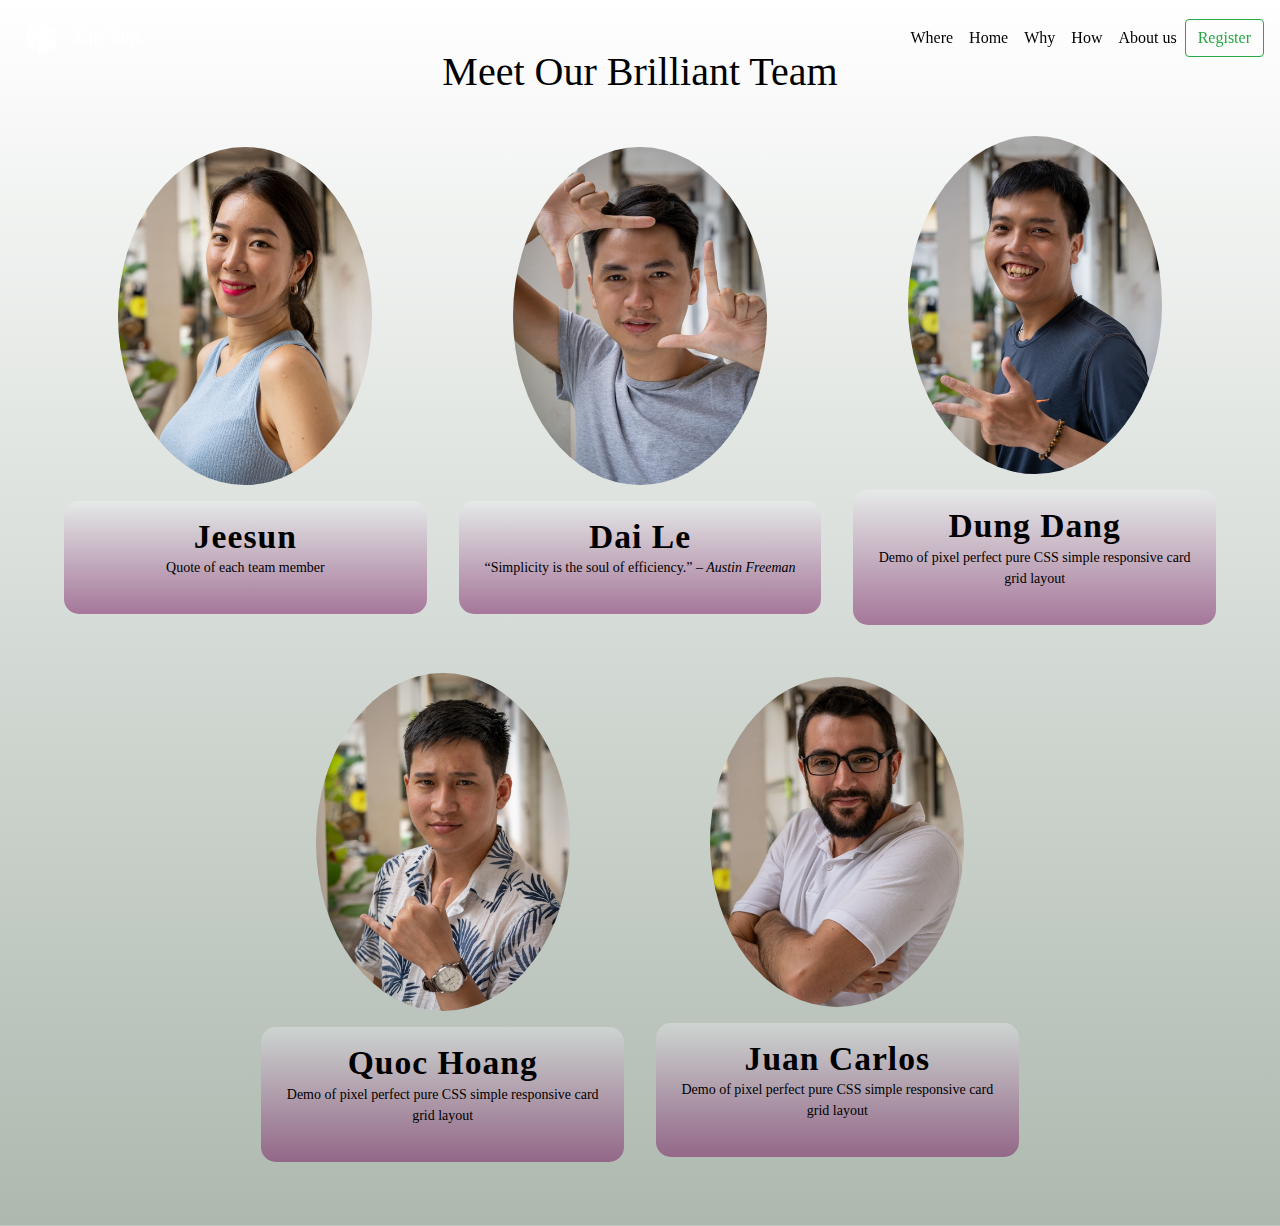
==== commit 1f197d2f: "final without quotes" ====
--- a/about.html
+++ b/about.html
@@ -14,13 +14,56 @@
 </head>
 
 <body>
+
+    <nav class="navbar navbar-expand-lg navbar-light bg-dark fixed-top">
+        <a class="navbar-brand text-white" href="#">
+            <img src="img/logo.png" alt="logonavbar" witdth="150" height="50"> Yup Yup
+        </a>
+
+
+        <div class="collapse navbar-collapse justify-content-end style=" min-width="300px;" id="navbarSupportedContent">
+            <!-- <ul class="navbar-nav mr-auto"> -->
+            <ul class="navbar-nav">
+                <li class="nav-item active">
+                    <a class="nav-link" href="#">Where <span class="sr-only">(current)</span></a>
+                </li>
+                <li class="nav-item">
+                    <a class="nav-link" href="index.html">Home</a>
+                </li>
+                <li class="nav-item">
+                    <a class="nav-link" href="#">Why</a>
+                </li>
+                <li class="nav-item">
+                    <a class="nav-link" href="#">How</a>
+                </li>
+                <li class="nav-item">
+                    <a class="nav-link" href="about.html">About us</a>
+                </li>
+            </ul>
+            <!-- <ul class="navbar-nav"> -->
+            <!-- <li class=" nav-item">
+                    <a class="nav-link disabled " href="#" tabindex="-1" aria-disabled="true">Disabled</a>
+                </li> -->
+            <form class="form-inline my-2 my-lg-0">
+
+                <!-- <input class="form-control mr-sm-2" type="search" placeholder="Search" aria-label="Search"> -->
+                <button class="btn btn-outline-success my-2 my-sm-0" type="submit">Register</button>
+            </form>
+            <!-- </ul> -->
+        </div>
+    </nav>
+
+
+
+
+
     <div class="background-about">
         <div class="main">
             <h1>Meet Our Brilliant Team</h1>
             <ul class="cards">
                 <li class="cards_item">
                     <div class="card">
-                        <div class="card_image"><img src="img/jessun.jpg"></div>
+                        <div class="card_image"><img class="img-about" src="img/jessun.jpg"></div>
                         <div class="card_content">
                             <h2 class="card_title">Jeesun</h2>
                             <p class="card_text">Quote of each team member</p>
@@ -34,10 +77,10 @@
                 </li>
                 <li class="cards_item">
                     <div class="card">
-                        <div class="card_image"><img src="img/Dai-Le.jpg"></div>
+                        <div class="card_image"><img class="img-about" src="img/Dai-Le.jpg"></div>
                         <div class="card_content">
                             <h2 class="card_title">Dai Le</h2>
-                            <p class="card_text">Demo of pixel perfect pure CSS simple responsive card grid layout</p>
+                            <p class="card_text">“Simplicity is the soul of efficiency.” <i>– Austin Freeman</i></p>
                             <div class="icons-about">
                                 <a href="#"> <i class="fab fa-instagram"></i></a>
                                 <a href="#"><i class="fab fa-facebook"></i></a>
@@ -48,7 +91,7 @@
                 </li>
                 <li class="cards_item">
                     <div class="card">
-                        <div class="card_image"><img src="img/Dung-dang.jpg"></div>
+                        <div class="card_image"><img class="img-about" src="img/Dung-dang.jpg"></div>
                         <div class="card_content">
                             <h2 class="card_title">Dung Dang</h2>
                             <p class="card_text">Demo of pixel perfect pure CSS simple responsive card grid layout</p>
@@ -62,7 +105,7 @@
                 </li>
                 <li class="cards_item">
                     <div class="card">
-                        <div class="card_image"><img src="img/Quoc-hoang.jpg"></div>
+                        <div class="card_image"><img class="img-about" src="img/Quoc-hoang.jpg"></div>
                         <div class="card_content">
                             <h2 class="card_title">Quoc Hoang</h2>
                             <p class="card_text">Demo of pixel perfect pure CSS simple responsive card grid layout</p>
@@ -76,7 +119,7 @@
                 </li>
                 <li class="cards_item">
                     <div class="card">
-                        <div class="card_image"><img src="img/juanca.jpg"></div>
+                        <div class="card_image"><img class="img-about" src="img/juanca.jpg"></div>
                         <div class="card_content">
                             <h2 class="card_title">Juan Carlos</h2>
                             <p class="card_text">Demo of pixel perfect pure CSS simple responsive card grid layout</p>
--- a/css/aboutus.css
+++ b/css/aboutus.css
@@ -48,7 +48,7 @@
   margin: 0 auto;
 }
 
-h1 {
+.mani > h1 {
     font-size: 40px;
     font-weight: 500;
     text-align: center;
@@ -59,7 +59,7 @@
   align-items: center;
 }
 
-img {
+.img-about {
   height: auto;
   max-width: 100%;
   vertical-align: middle;
@@ -116,14 +116,14 @@
   padding-top: 1rem;
   text-align: center;
   padding: 1rem;
-  background: linear-gradient(to bottom, rgba(245, 246, 252, 0.52), rgba(117, 19, 93, 0.73));
+  background: linear-gradient(to bottom, rgba(245, 246, 252, 0.32), rgba(117, 19, 93, 0.50));
   /* background-color: rgb(215, 102, 102); */
   border-radius: 15px;
 }
 
 .card_title {
-  color: #ffffff;
-  font-size: 1.1rem;
+  color: black;
+  font-size: 2.1rem;
   font-weight: 700;
   letter-spacing: 1px;
   text-transform: capitalize;
@@ -131,9 +131,63 @@
 }
 
 .card_text {
-  color: #ffffff;
+  color: black;
   font-size: 0.875rem;
   line-height: 1.5;
   margin-bottom: 1.25rem;    
   font-weight: 400;
 }
+
+/* Nav bar style */
+
+
+nav a {
+  color: black !important;
+}
+
+.profile-img {
+  border-radius: 50%;
+  width: 80%;
+  height: 70%;
+  margin-top: 50px;
+}
+.base-color {
+  background-color: white;
+  display: flex;
+  flex-direction: column;
+  align-items: center;
+}
+
+.background-about-card {
+  border-top-left-radius: 10px;
+  border-top-right-radius: 10px;
+  top: 0px;
+  left: 0px;
+  height: 35%;
+  background-color: rgba(38, 127, 154, 0.427);
+}
+
+.bg-dark {
+  background-color: transparent !important;
+  transition: 250ms ease;
+}
+.bg-dark.scrolled {
+  background-color: rgba(36, 8, 8, 0.2) !important;
+  transition: 750ms ease;
+}
+/* .btn-background{
+    border-radius: 30px;
+} */
+.btn-background:hover {
+  background: linear-gradient(90deg, #03a9f4, #f441a5, #ffeb3b, #03a9f4);
+  background-size: 400%;
+  animation: animate 16s linear infinite;
+}
+@keyframes animate {
+  0% {
+    background-position: 0%;
+  }
+  100% {
+    background-position: 400%;
+  }
+}
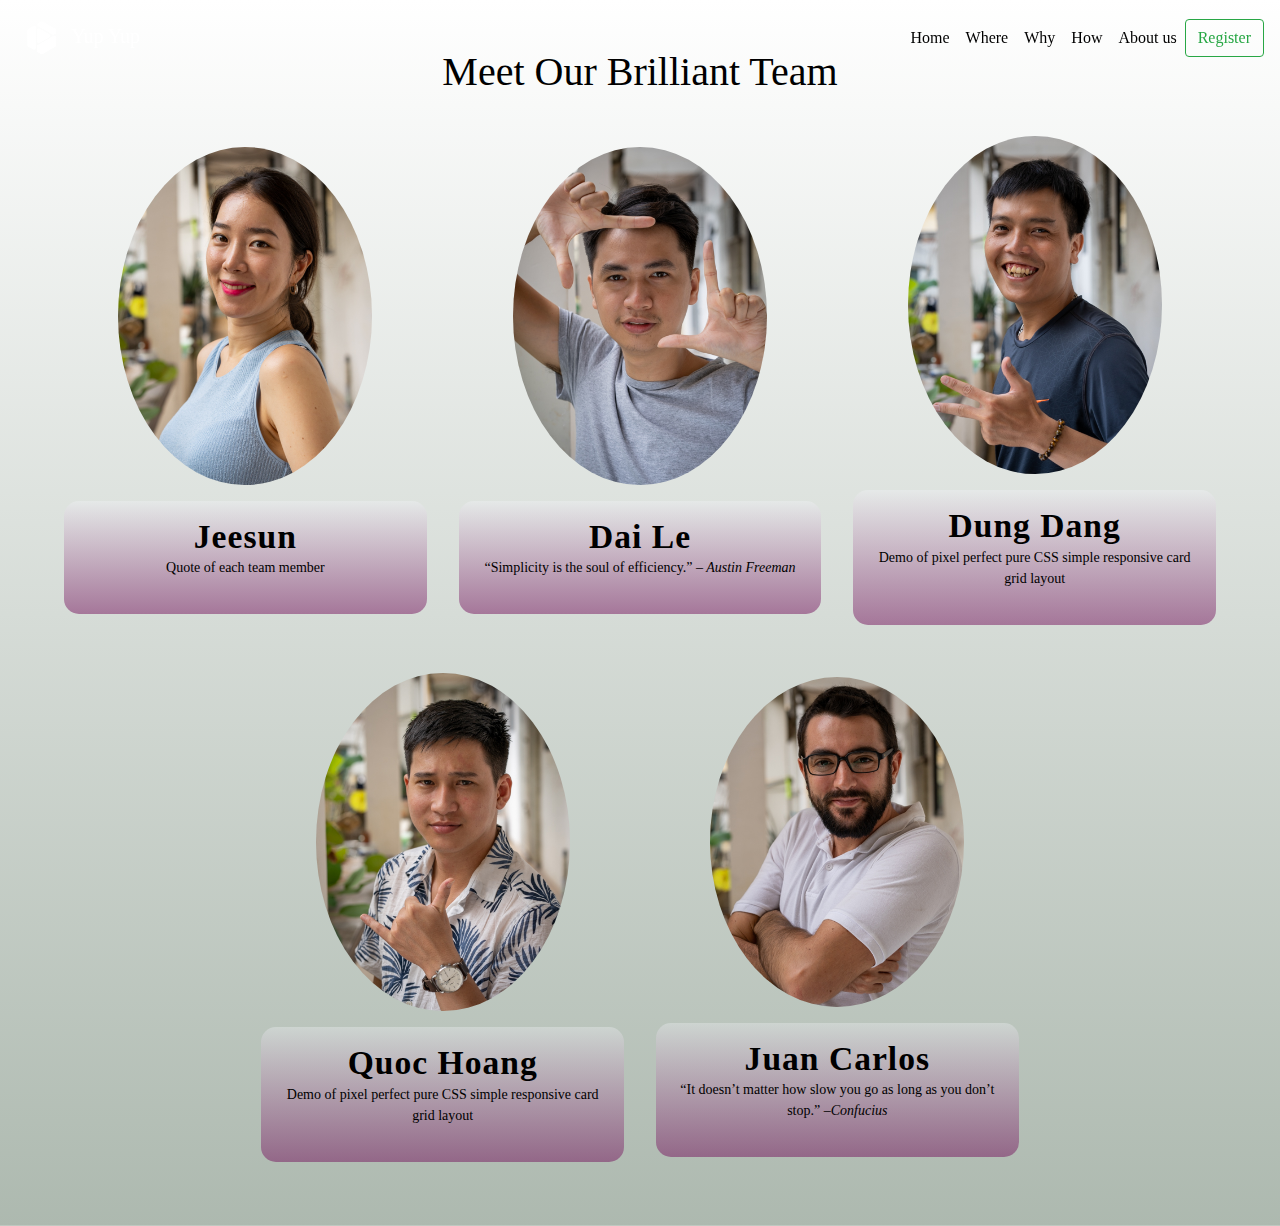
==== commit 5156a1d6: "final product about us and findapartner" ====
--- a/about.html
+++ b/about.html
@@ -24,11 +24,11 @@
         <div class="collapse navbar-collapse justify-content-end style=" min-width="300px;" id="navbarSupportedContent">
             <!-- <ul class="navbar-nav mr-auto"> -->
             <ul class="navbar-nav">
+                <li class="nav-item">
+                    <a class="nav-link" href="index.html">Home</a>
+                </li>
                 <li class="nav-item active">
                     <a class="nav-link" href="#">Where <span class="sr-only">(current)</span></a>
-                </li>
-                <li class="nav-item">
-                    <a class="nav-link" href="index.html">Home</a>
                 </li>
                 <li class="nav-item">
                     <a class="nav-link" href="#">Why</a>
@@ -122,7 +122,7 @@
                         <div class="card_image"><img class="img-about" src="img/juanca.jpg"></div>
                         <div class="card_content">
                             <h2 class="card_title">Juan Carlos</h2>
-                            <p class="card_text">Demo of pixel perfect pure CSS simple responsive card grid layout</p>
+                            <p class="card_text"> “It doesn’t matter how slow you go as long as you don’t stop.” <i>–Confucius</i></p>
                             <div class="icons-about">
                                 <a href="#"> <i class="fab fa-instagram"></i></a>
                                 <a href="#"><i class="fab fa-facebook"></i></a>
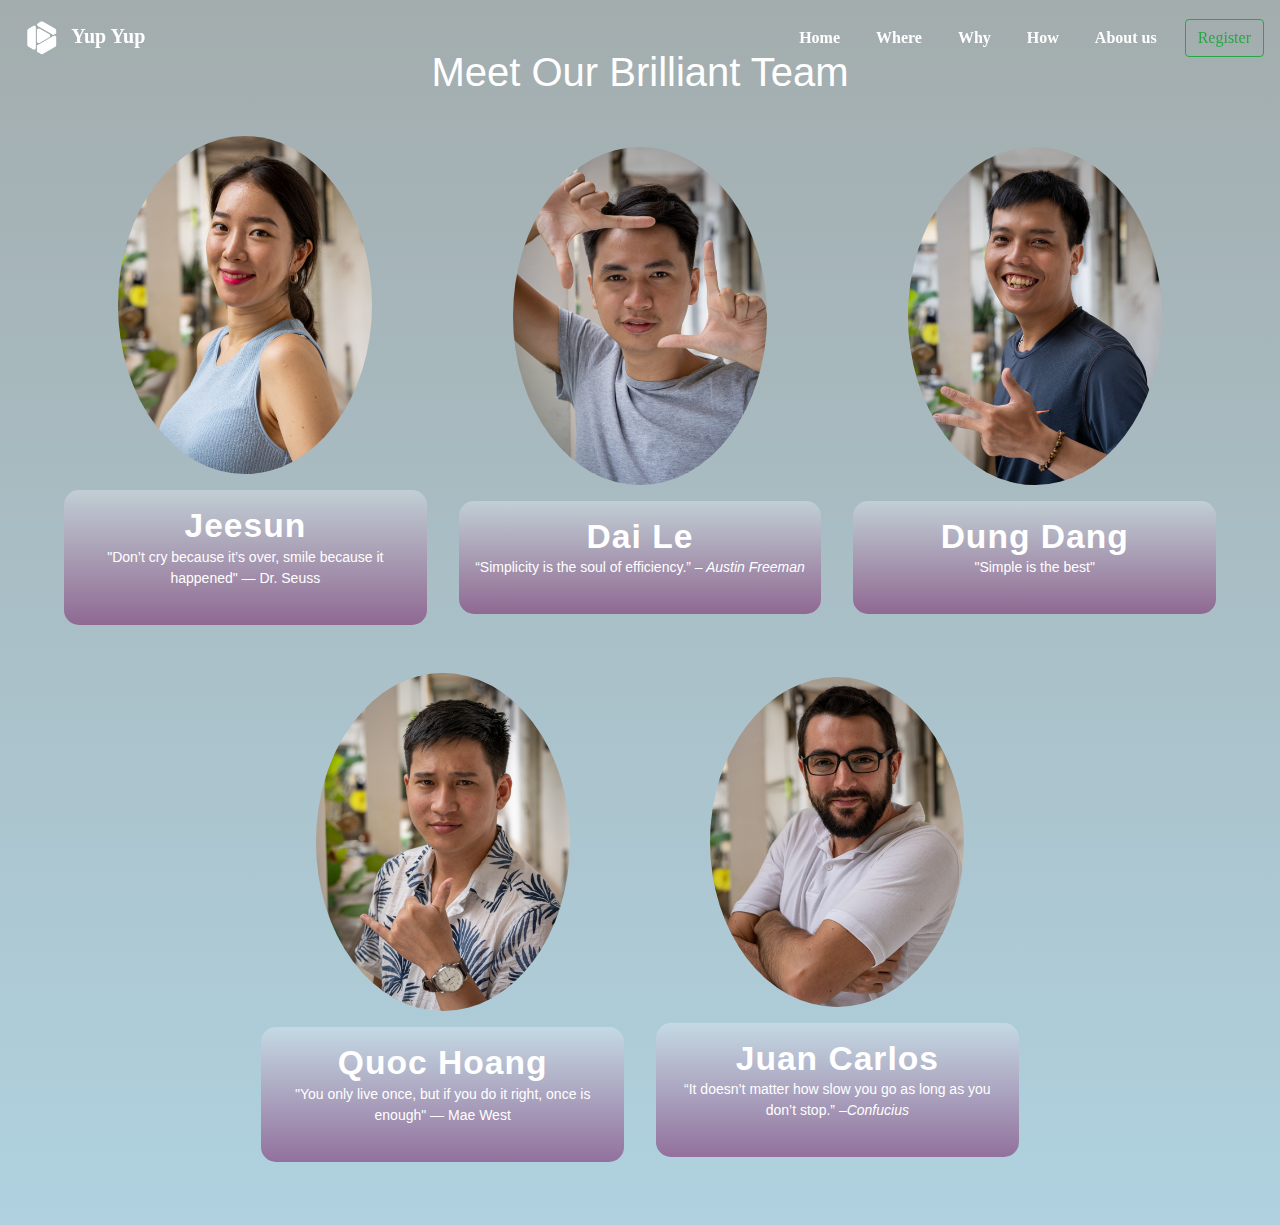
==== commit fd865241: "final update" ====
--- a/about.html
+++ b/about.html
@@ -10,6 +10,7 @@
         href="https://stackpath.bootstrapcdn.com/bootstrap/4.4.1/css/bootstrap.min.css"
         integrity="sha384-Vkoo8x4CGsO3+Hhxv8T/Q5PaXtkKtu6ug5TOeNV6gBiFeWPGFN9MuhOf23Q9Ifjh" />
     <link rel="stylesheet" href="css/aboutus.css">
+    <link rel="icon" href="img/logo.png">
     <title>About us</title>
 </head>
 
@@ -20,15 +21,19 @@
             <img src="img/logo.png" alt="logonavbar" witdth="150" height="50"> Yup Yup
         </a>
 
+        <button class="navbar-toggler" type="button" data-toggle="collapse" data-target="#navbarSupportedContent"
+            aria-controls="navbarSupportedContent" aria-expanded="false" aria-label="Toggle navigation">
+            <span class="navbar-toggler-icon"></span>
+        </button>
 
         <div class="collapse navbar-collapse justify-content-end style=" min-width="300px;" id="navbarSupportedContent">
             <!-- <ul class="navbar-nav mr-auto"> -->
             <ul class="navbar-nav">
+                <li class="nav-item active">
+                    <a class="nav-link" href="index.html">Home <span class="sr-only">(current)</span></a>
+                </li>
                 <li class="nav-item">
-                    <a class="nav-link" href="index.html">Home</a>
-                </li>
-                <li class="nav-item active">
-                    <a class="nav-link" href="#">Where <span class="sr-only">(current)</span></a>
+                    <a class="nav-link" href="#">Where</a>
                 </li>
                 <li class="nav-item">
                     <a class="nav-link" href="#">Why</a>
@@ -42,8 +47,8 @@
             </ul>
             <!-- <ul class="navbar-nav"> -->
             <!-- <li class=" nav-item">
-                    <a class="nav-link disabled " href="#" tabindex="-1" aria-disabled="true">Disabled</a>
-                </li> -->
+                      <a class="nav-link disabled " href="#" tabindex="-1" aria-disabled="true">Disabled</a>
+                  </li> -->
             <form class="form-inline my-2 my-lg-0">
 
                 <!-- <input class="form-control mr-sm-2" type="search" placeholder="Search" aria-label="Search"> -->
@@ -66,7 +71,8 @@
                         <div class="card_image"><img class="img-about" src="img/jessun.jpg"></div>
                         <div class="card_content">
                             <h2 class="card_title">Jeesun</h2>
-                            <p class="card_text">Quote of each team member</p>
+                            <p class="card_text">"Don’t cry because it’s over, smile because it happened" ― Dr. Seuss
+                            </p>
                             <div class="icons-about">
                                 <a href="#"> <i class="fab fa-instagram"></i></a>
                                 <a href="#"><i class="fab fa-facebook"></i></a>
@@ -94,7 +100,7 @@
                         <div class="card_image"><img class="img-about" src="img/Dung-dang.jpg"></div>
                         <div class="card_content">
                             <h2 class="card_title">Dung Dang</h2>
-                            <p class="card_text">Demo of pixel perfect pure CSS simple responsive card grid layout</p>
+                            <p class="card_text">"Simple is the best"</p>
                             <div class="icons-about">
                                 <a href="#"> <i class="fab fa-instagram"></i></a>
                                 <a href="#"><i class="fab fa-facebook"></i></a>
@@ -108,7 +114,8 @@
                         <div class="card_image"><img class="img-about" src="img/Quoc-hoang.jpg"></div>
                         <div class="card_content">
                             <h2 class="card_title">Quoc Hoang</h2>
-                            <p class="card_text">Demo of pixel perfect pure CSS simple responsive card grid layout</p>
+                            <p class="card_text">"You only live once, but if you do it right, once is enough" ― Mae West
+                            </p>
                             <div class="icons-about">
                                 <a href="#"> <i class="fab fa-instagram"></i></a>
                                 <a href="#"><i class="fab fa-facebook"></i></a>
@@ -122,7 +129,8 @@
                         <div class="card_image"><img class="img-about" src="img/juanca.jpg"></div>
                         <div class="card_content">
                             <h2 class="card_title">Juan Carlos</h2>
-                            <p class="card_text"> “It doesn’t matter how slow you go as long as you don’t stop.” <i>–Confucius</i></p>
+                            <p class="card_text"> “It doesn’t matter how slow you go as long as you don’t stop.”
+                                <i>–Confucius</i></p>
                             <div class="icons-about">
                                 <a href="#"> <i class="fab fa-instagram"></i></a>
                                 <a href="#"><i class="fab fa-facebook"></i></a>
@@ -135,7 +143,7 @@
             </ul>
         </div>
     </div>
-
+    <script src="script.js"></script>
 </body>
 
 </html>--- a/css/aboutus.css
+++ b/css/aboutus.css
@@ -1,10 +1,16 @@
 /* 
   --------------------------------------About us Styles-------------------------------- */
-
-h1 {
+  section, h1, h2, h3, footer,p {
+    font-family: sans-serif !important;
+    color: white !important;
+    /* font-weight: 700; */
+    text-align: center;
+  }
+
+/* h1 {
     color: black;
     text-align: center;
-}
+} */
 
 body {
   padding: 0;
@@ -14,10 +20,10 @@
     background-size: cover;
     background-position: center;
     background-repeat: no-repeat;
-    background-image: linear-gradient(to bottom, rgba(255, 255, 255, 0.52), rgba(56, 85, 61, 0.413)),
+    background-image: linear-gradient(to bottom, rgba(79, 97, 99, 0.52), rgba(62, 145, 179, 0.413)),
       url("https://images.unsplash.com/photo-1576513389692-1fc7a2d23f9a?ixlib=rb-1.2.1&ixid=eyJhcHBfaWQiOjEyMDd9&auto=format&fit=crop&w=2255&q=80");
     margin: 0;
-    width: 100%;
+    /* width: 100%; */
     height: 100%;
   }
   
@@ -178,16 +184,32 @@
 /* .btn-background{
     border-radius: 30px;
 } */
-.btn-background:hover {
-  background: linear-gradient(90deg, #03a9f4, #f441a5, #ffeb3b, #03a9f4);
-  background-size: 400%;
-  animation: animate 16s linear infinite;
-}
-@keyframes animate {
-  0% {
-    background-position: 0%;
-  }
-  100% {
-    background-position: 400%;
-  }
-}
+
+nav a {
+  color: white !important;
+}
+
+.nav-link{
+  font-weight: 700;
+  margin-right: 20px;
+}
+
+.nav-link:hover{
+  color: #00f3ff !important;
+  text-shadow: 0 0 15px #00f3ff;
+}
+.navbar-brand{
+  font-weight: 700;
+}
+.navbar-brand:hover{
+  color: #00f3ff !important;
+  text-shadow: 0 0 15px #00f3ff;
+}
+
+.icons-about a{
+   color: white;
+}
+.icons-about a:hover {
+  color: #00f3ff !important;
+  text-shadow: 0 0 15px #00f3ff;
+}